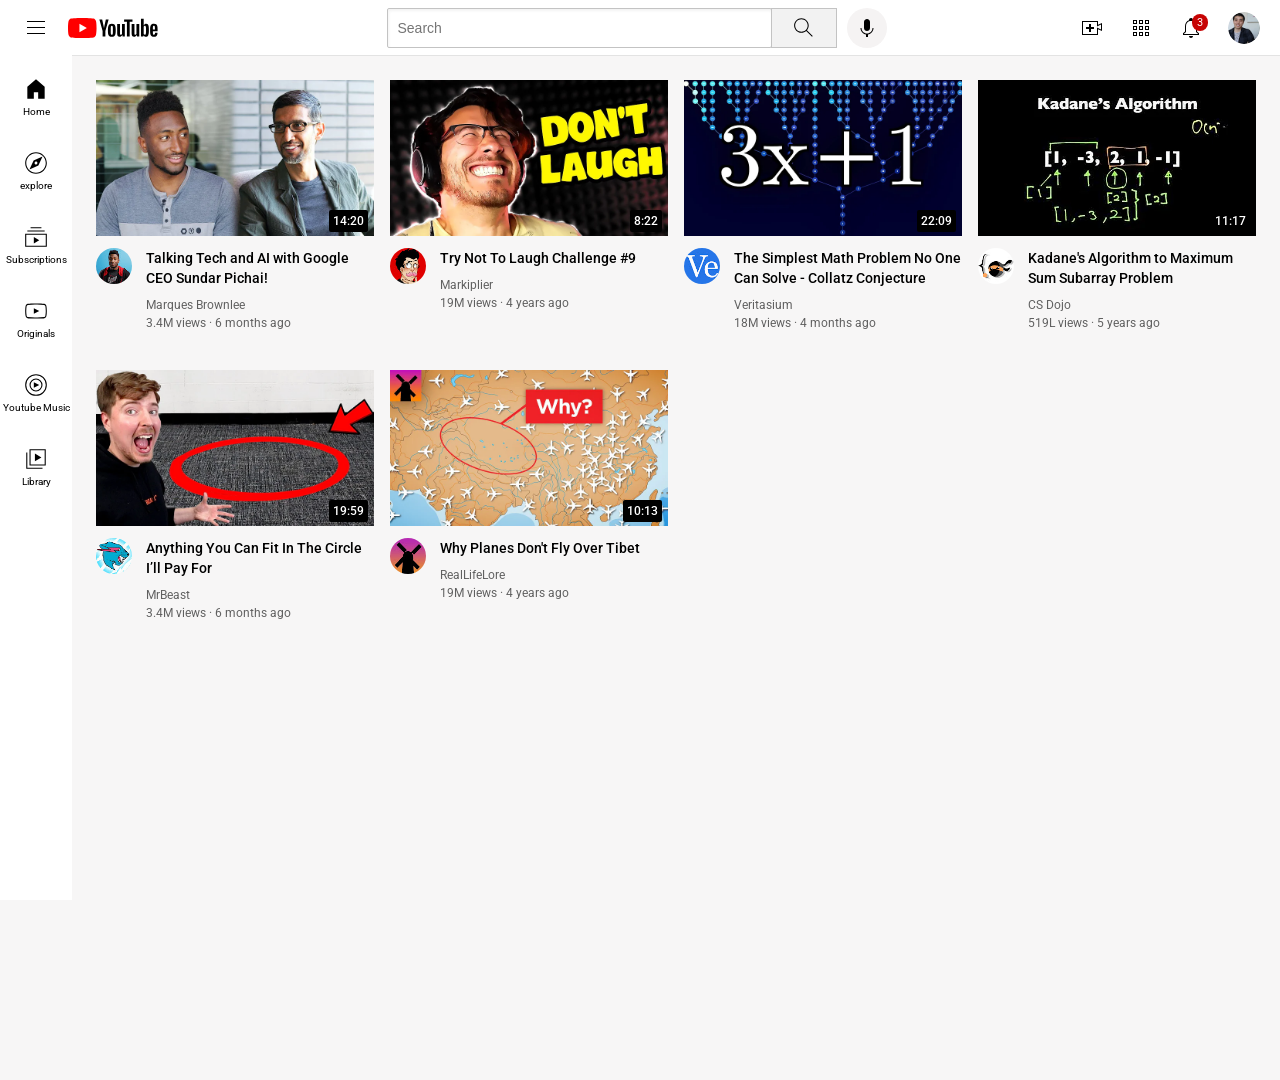
==== index.html @ 2feab659 "Rename youtube.html to index.html" ====
<!DOCTYPE html>
<html>

<head>
  <title>Youtube Clone</title>

  <link rel="preconnect" href="https://fonts.googleapis.com">
<link rel="preconnect" href="https://fonts.gstatic.com" crossorigin>
<link href="https://fonts.googleapis.com/css2?family=Roboto:wght@400;500;700&display=swap" rel="stylesheet">

<link rel="stylesheet" href="styles/general.css">
<link rel="stylesheet" href="styles/header.css">
<link rel="stylesheet" href="styles/video.css">
<link rel="stylesheet" href="styles/sidebar.css">

</head> 

<body style="
  height: 1000px;
">
<header class="header">
  <div class="left-section">
      <img class="hamburger" src="icons/hamburger-menu.svg">
      <img class="youtube-logo" src="icons/youtube-logo.svg ">
    </div>

    <div class="middle-section">
      <input class="search-bar" type="text" 
  placeholder="Search"> 
      <button class="search-button">
        <img class="search-icon"
         src="icons/search.svg">
         <div class="tooltip">Search</div>
      </button>
      <!--put position absolute inside position 
      relative flex to make tooltip-->
      <button class="voice-search-button">
        <img class="voice-search-icon" src="icons/voice-search-icon.svg">
        <div class="tooltip">Search with your voice</div>
      </button>
    </div>

    <div class="right-section">

      <div class="upload-icon-container">
         <img class="upload-icon" 
      src="icons/upload.svg" >
      <div class="tooltip">
        Create</div>
      </div>

      <div class="youtube-apps-icon-container">
        <img class="youtube-apps-icon" 
    src="icons/youtube-apps.svg" >
        <div class="tooltip">
        Youtube Apps</div>
      </div>

    <div class="notifications-icon-container"> 
      <img class="notifications-icon" 
    src="icons/notifications.svg" >
    <div class="notifications-count">3</div>
     <div class="tooltip">
        Notifications</div>
    </div>

    <img class="current-user-picture" 
    src="channel-pictures/my-channel.jpeg" >

    </div>
</header>
    

  <nav class="sidebar">
   <div class="sidebar-link">
    <img src="icons/home.svg">
    <div>Home</div>
   </div>
   <div class="sidebar-link">
    <img src="icons/explore.svg">
    <div>explore</div>
   </div>
   <div class="sidebar-link">
    <img src="icons/subscriptions.svg">
    <div>Subscriptions</div>
   </div>
   <div class="sidebar-link">
    <img src="icons/originals.svg">
    <div>Originals</div>
   </div>
   <div class="sidebar-link">
    <img src="icons/youtube-music.svg">
    <div>Youtube Music</div>
   </div>
   <div class="sidebar-link">
    <img src="icons/library.svg">
    <div>Library</div>
   </div>
  </nav>

 
<main>
   <section class="video-grid">
    
<div class="video-preview">

  <div class="thumbnail-row1">
    <a href="https://www.youtube.com/watch?v=n2RNcPRtAiY" target="_blank"> <img class="thumbnail1" 
src="channel-pictures/thumbnail-1.webp">
</a>
    <div class="video-time">14:20</div>
  </div>
<div class="video-info-grid">


  <div class="channel-picture2">
<img class="profile-picture2" src="channel-pictures/channel-1.jpeg "/>
        <div class="tooltip1">
        <img class="tooltipimg" src="channel-pictures/channel-1.jpeg">
        <div>
         <p class="tooltiptitle">Marques Brownlee</p>
         <p class="tooltipsubs">15M subscribers</p>
        </div>
        </div>
  </div>


  <div class="video-info1">
    <a href="https://www.youtube.com/watch?v=n2RNcPRtAiY" target="_blank">
      <p class="video-title1">
Talking Tech and AI with Google CEO Sundar Pichai!
</p>
    </a>

<p class="video-author1">
  Marques Brownlee
</p>
<p class="video-stats1">
  3.4M views &#183; 6 months ago
</p>
  </div>
  </div>
</div>

<div class="video-preview">
  <div class="thumbnail-row1">
    <a href="https://www.youtube.com/watch?v=n2RNcPRtAiY" target="_blank"> 
      <img class="thumbnail1" 
src="channel-pictures/thumbnail-2.webp">
    </a>
    <div class="video-time">8:22</div>
  </div>
<div class="video-info-grid ">
  <div class="channel-picture1">
<img class="profile-picture1" src="channel-pictures/channel-2.jpeg"/>
  </div>
  <div class="video-info1">
    <a href="https://www.youtube.com/watch?v=n2RNcPRtAiY" target="_blank">
      <p class="video-title1">
    Try Not To Laugh Challenge #9
    </p>
    </a>
<p class="video-author1">
  Markiplier
</p>
<p class="video-stats1">
  19M views &#183; 4 years ago
</p>
  </div>
  </div>
</div>

<div class="video-preview">
  <div class="thumbnail-row1">
<img class="thumbnail1" 
src="channel-pictures/thumbnail-4.webp">
    <div class="video-time">22:09</div>
  </div>
<div class="video-info-grid">
  <div class="channel-picture1">
<img class="profile-picture1" src="channel-pictures/channel-4.jpeg"/>
  </div>
  <div class="video-info1">
<p class="video-title1">
The Simplest Math Problem No One Can Solve - Collatz Conjecture
</p>
<p class="video-author1">
 Veritasium
</p>
<p class="video-stats1">
  18M views &#183; 4 months ago
</p>
  </div>
  </div>
</div>

<div class="video-preview">
  <div class="thumbnail-row1">
<img class="thumbnail1" 
src="channel-pictures/thumbnail-5.webp">
    <div class="video-time">11:17</div>
  </div>
<div class="video-info-grid ">
  <div class="channel-picture1">
<img class="profile-picture1" src="channel-pictures/channel-5.jpeg"/>
  </div>
  <div class="video-info1">
<p class="video-title1">
Kadane's Algorithm to Maximum Sum Subarray Problem
</p>
<p class="video-author1">
 CS Dojo
</p>
<p class="video-stats1">
  519L views &#183; 5 years ago
</p>
  </div>
  </div>
</div>

<div class="video-preview">
  <div class="thumbnail-row1">
<img class="thumbnail1" 
src="channel-pictures/thumbnail-6.webp">
  <div class="video-time">19:59</div>
  </div>
<div class="video-info-grid">
  <div class="channel-picture1">
<img class="profile-picture1" src="channel-pictures/channel-6.jpeg"/>
  </div>
  <div class="video-info1">
<p class="video-title1">
Anything You Can Fit In The Circle I’ll Pay For
</p>
<p class="video-author1">
 MrBeast
</p>
<p class="video-stats1">
  3.4M views &#183; 6 months ago
</p>
  </div>
  </div>
</div>

<div class="video-preview">
  <div class="thumbnail-row1">
<img class="thumbnail1" 
src="channel-pictures/thumbnail-7.webp">
    <div class="video-time">10:13</div>
  </div>
<div class="video-info-grid ">
  <div class="channel-picture1">
<img class="profile-picture1" src="channel-pictures/channel-7.jpeg"/>
  </div>
  <div class="video-info1">
<p class="video-title1">
Why Planes Don't Fly Over Tibet
</p>
<p class="video-author1">
  RealLifeLore
</p>
<p class="video-stats1">
  19M views &#183; 4 years ago
</p>
  </div>
  </div>
</div>
  </section>
</main>


</body>
</html>
---- styles/general.css ----
p {
  margin-top: 0;
  margin-bottom: 0;
}
body {
  /* this is also comment */
  font-family: Roboto, Arial;
  margin: 0;
  padding-top: 80px;
  padding-left: 96px;
  padding-right: 24px;
  background-color: rgb(247, 246, 246);
}
---- styles/header.css ----
.header {
  height: 55px;
  display: flex;
  justify-content: space-between;

position: fixed;
top: 0;
left: 0;
right: 0;
z-index: 100;

background-color: white;
border-bottom-width: 1px;
border-bottom-style: solid;
border-bottom-color: rgb(227, 227, 227);
 }

 .left-section {
  display: flex;
  align-items: center;
 }
.hamburger {
height: 24px;
margin-left: 24px;
margin-right: 20px;
}
.youtube-logo {
height: 20px;
}
 .middle-section {
  flex: 1;
  margin-left: 70px;
  margin-right: 35px;
  max-width: 500px;
  display: flex;
  align-items: center;
 }
 .search-bar {
  flex: 1;
  height: 36px;
  padding-left: 10px;
  font-size: 16px;
  border-radius: 2px;
  border: 1px solid rgb(195, 195, 195);
  box-shadow: inset 1px 2px 3px 
  rgba(0, 0, 0,0.05);
  width: 0;
 }
 .search-bar::placeholder {
  font-size: 14px;
 }
.search-button {
height: 40px;
width: 66px;
background-color: rgb(242, 242, 242);
border-width: 1px;
border-style: solid;
border-color: rgb(195, 195, 195);
margin-left: -1px;
margin-right: 10px;
}

.search-button,
.voice-search-button,
.upload-icon-container,
.youtube-apps-icon-container,
.notifications-icon-container,
.current-user-picture {
  display: flex;
  justify-content: center;
  align-items: center;
  position: relative;
  cursor: pointer;
}

.search-button .tooltip,
.voice-search-button .tooltip,
.upload-icon-container .tooltip,
.youtube-apps-icon-container .tooltip,
.notifications-icon-container .tooltip {
  position: absolute;
  background-color: gray;
  color: white;
  padding: 4px 8px;
  border-radius: 2px;
  font-size: 12px;
  bottom: -30px;
  opacity: 0;
  transition: opacity 0.15s;
  pointer-events: none;
  white-space: nowrap;
}
.search-button:hover .tooltip,
.voice-search-button:hover .tooltip,
.upload-icon-container:hover .tooltip,
.youtube-apps-icon-container:hover .tooltip,
.notifications-icon-container:hover .tooltip {
 opacity: 1;
}

.search-icon {
  height: 25px;
}
.voice-search-button {
height: 40px;
width: 40px;
border-radius: 20px;
border: none;
background-color: rgb(245, 243, 243);
}
.voice-search-icon {
  height: 24px;
}
 .right-section {
  width: 180px;
  display: flex;
  align-items: center;
  justify-content: space-between;
  margin-right: 20px;
  flex-shrink: 0;
 }

 .upload-icon {
  height: 24px;
 }
 .youtube-apps-icon {
  height: 24px;
 }
 .notifications-icon {
  height: 24px;
 }
 .notifications-icon-container {
  position: relative;
 }
 .notifications-count {
  position: absolute;
   top: -2px;
   right: -5px;
   background-color: rgb(199, 4, 4);
   color: white;
   font-size: 11px;
   padding: 2px 5px;
   border-radius: 10px;
 }

 .current-user-picture {
  height: 32px;
  border-radius: 16px;
 }
---- styles/video.css ----
.thumbnail1 {
  width: 100%;
}
.video-info1 a {
  text-decoration: none;
}

.video-title1 {
  margin-top: 0;
  font-size: 14px;
  font-weight: 500;
  line-height: 20px;
  margin-bottom: 10px;
  text-decoration-line: none;
  color: black;
}
.video-info-grid {
  display: grid;
  grid-template-columns: 50px 1fr;;
}
.profile-picture1 {
  width: 36px;
  border-radius: 50px;
}
.thumbnail-row1 {
  margin-bottom: 8px;
  position: relative;
}
.video-author1,
.video-stats1 {
  font-size: 12px;
  color: rgb(96, 96, 96);
}
.video-author1 {
  margin-bottom: 4px;
}

.video-grid {
  display: grid;
  grid-template-columns: 1fr 1fr 1fr;
  column-gap: 16px;
  row-gap: 40px; 
}

@media (max-width: 750px) {
  .video-grid {
   grid-template-columns: 1fr 1fr;
}
}

@media (min-width: 1000px) {
  .video-grid { 
   grid-template-columns: 1fr 1fr 1fr 1fr; 
  }
}

.video-time {
  font-size: 12px;
  font-weight: 500;
  padding: 4px;
  border-radius: 2px;
  background-color: black;
  color: white;
  position:absolute;
  bottom: 8px;
  right: 6px;
}

.channel-picture2 {
  position: relative;
  align-self: start;
  width: fit-content;
}
.tooltip1 {
  position: absolute;
  top: 40px;
  left: 40px;
  display: flex;
  align-items: center;
  background-color: white;
  padding: 6px;
  box-shadow: 0 1px 5px rgba(0,0,0,0.5);
  opacity: 0;
  pointer-events: none;
  white-space: nowrap;
  width: 180px;
  transition: opacity .3s;
}
.channel-picture2:hover .tooltip1 {
opacity: 1;
}

.tooltipimg {
  width: 50px;
  height: 50px;
  border-radius: 50%;
  margin-right: 10px;
}
.tooltiptitle {
font-weight: 600;
font-size: 14px;
margin: 0;
}
.tooltipsubs {
font-size: 12px;
color: gray;
padding: 4px;
}

.profile-picture2 {
    width: 36px;
    height: 36px;
  border-radius: 50px;
   cursor: pointer;
}
---- styles/sidebar.css ----
.sidebar {
  position: fixed;
  left: 0;
  bottom: 0;
  top: 55px;
  background-color: white;
  width: 72px;
  z-index: 101;
  padding-top: 4px;
}

.sidebar-link {
  display: flex;
  justify-content: center;
  align-items: center;
  height: 74px;
  flex-direction: column;
  cursor: pointer;
}

.sidebar-link:hover {
  background-color: rgb(231, 231, 231);
}

.sidebar-link img {
  height: 26px;
  margin-bottom: 4px;
}

.sidebar-link div {
  font-size: 10px;

}
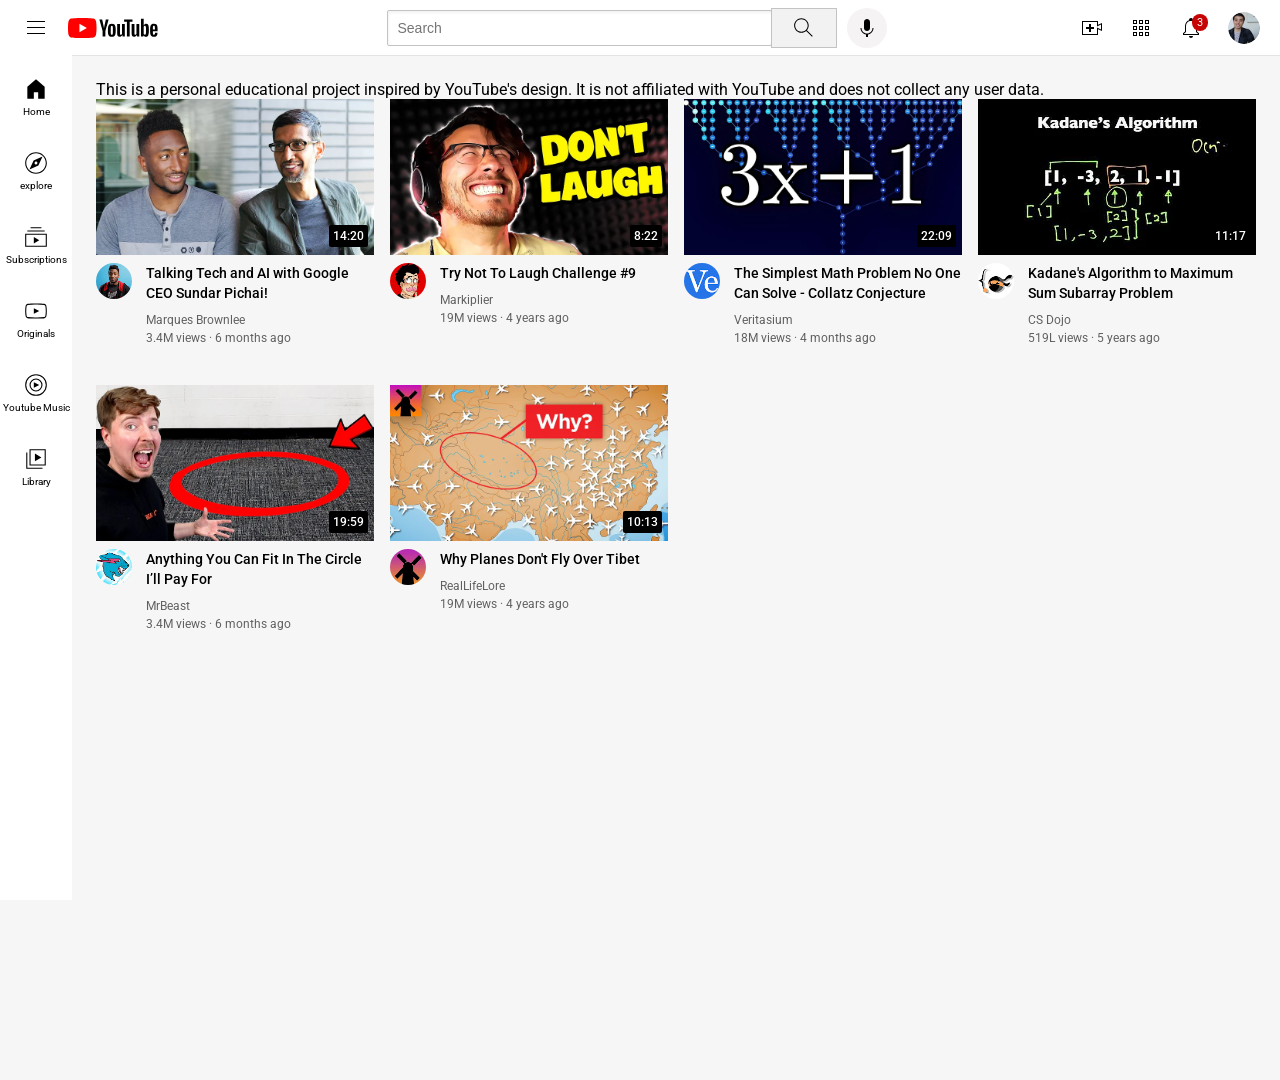
==== commit d85bb518: "Add disclaimer section to index.html Added a disclaimer about the project's purpose and data usage." ====
--- a/index.html
+++ b/index.html
@@ -1,3 +1,8 @@
+<div class="disclaimer">
+  This is a personal educational project inspired by YouTube's design.
+  It is not affiliated with YouTube and does not collect any user data.
+</div>
+
 <!DOCTYPE html>
 <html>
 
